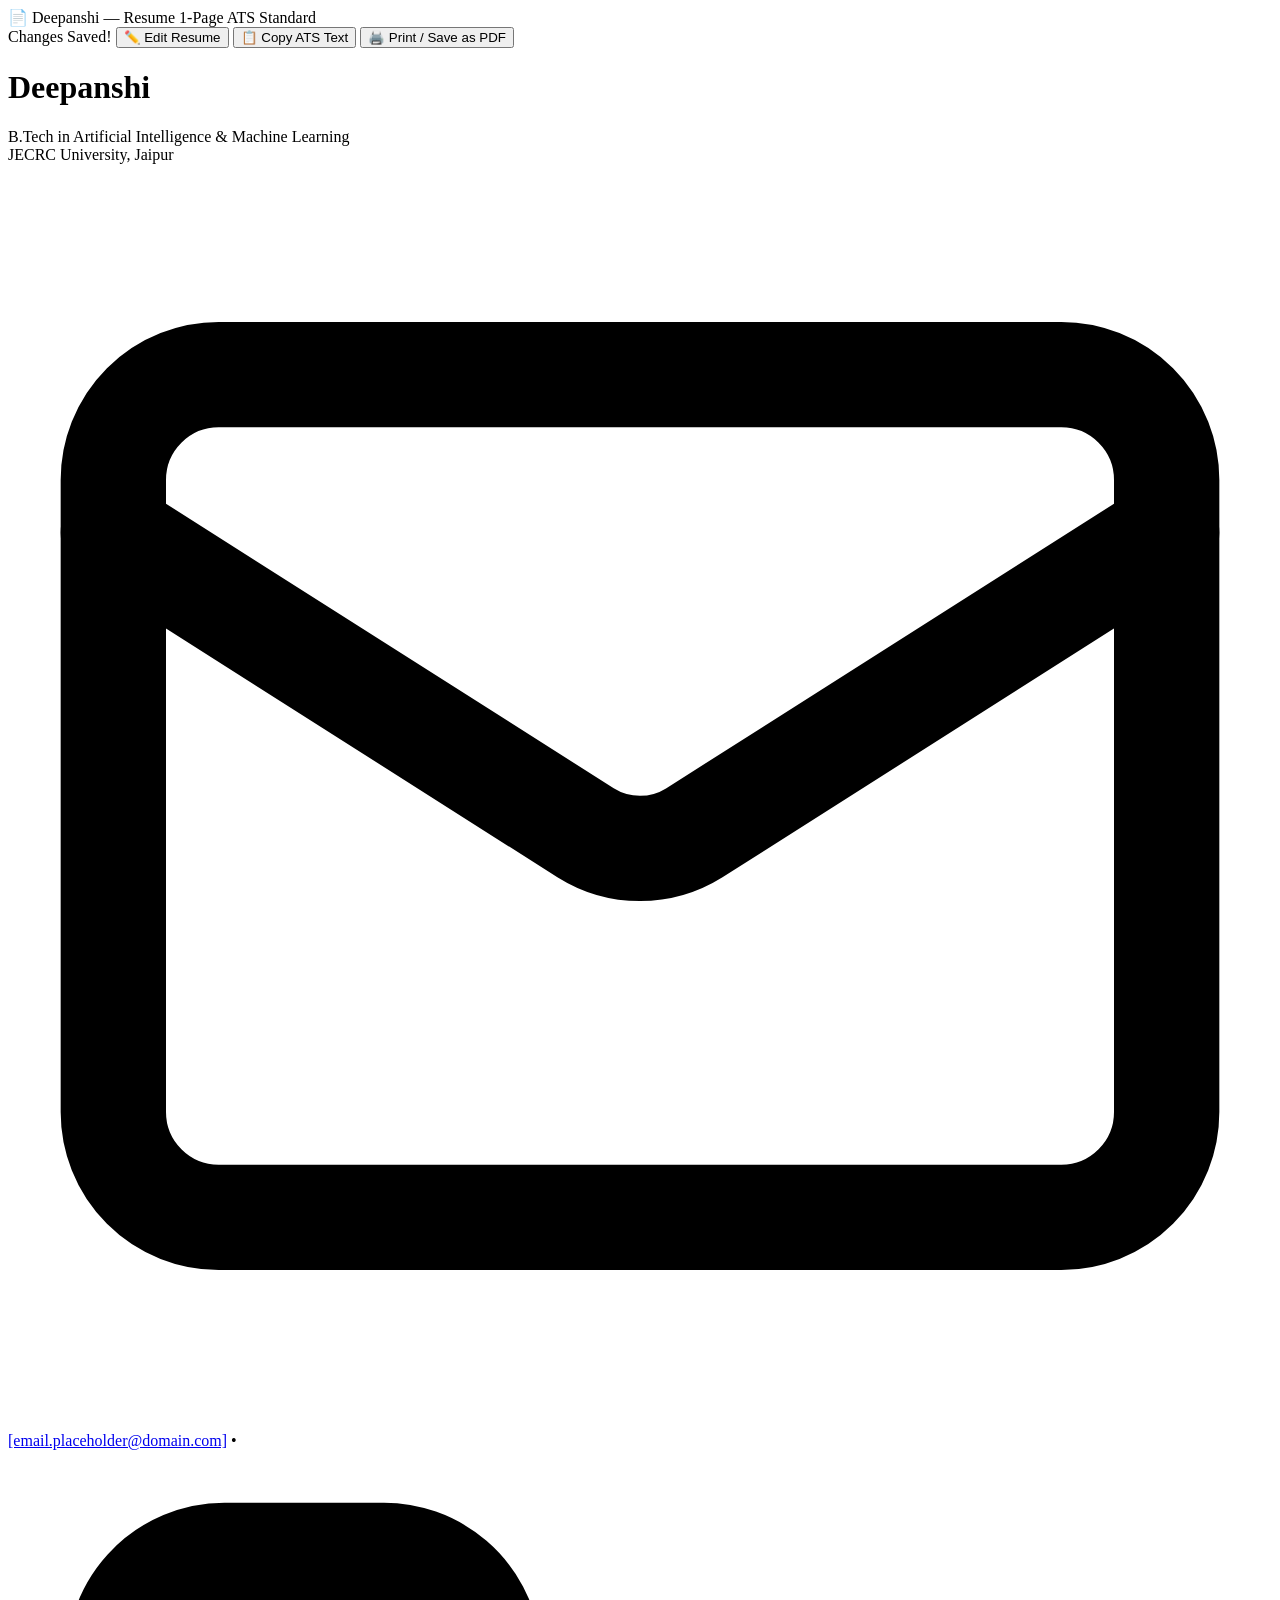
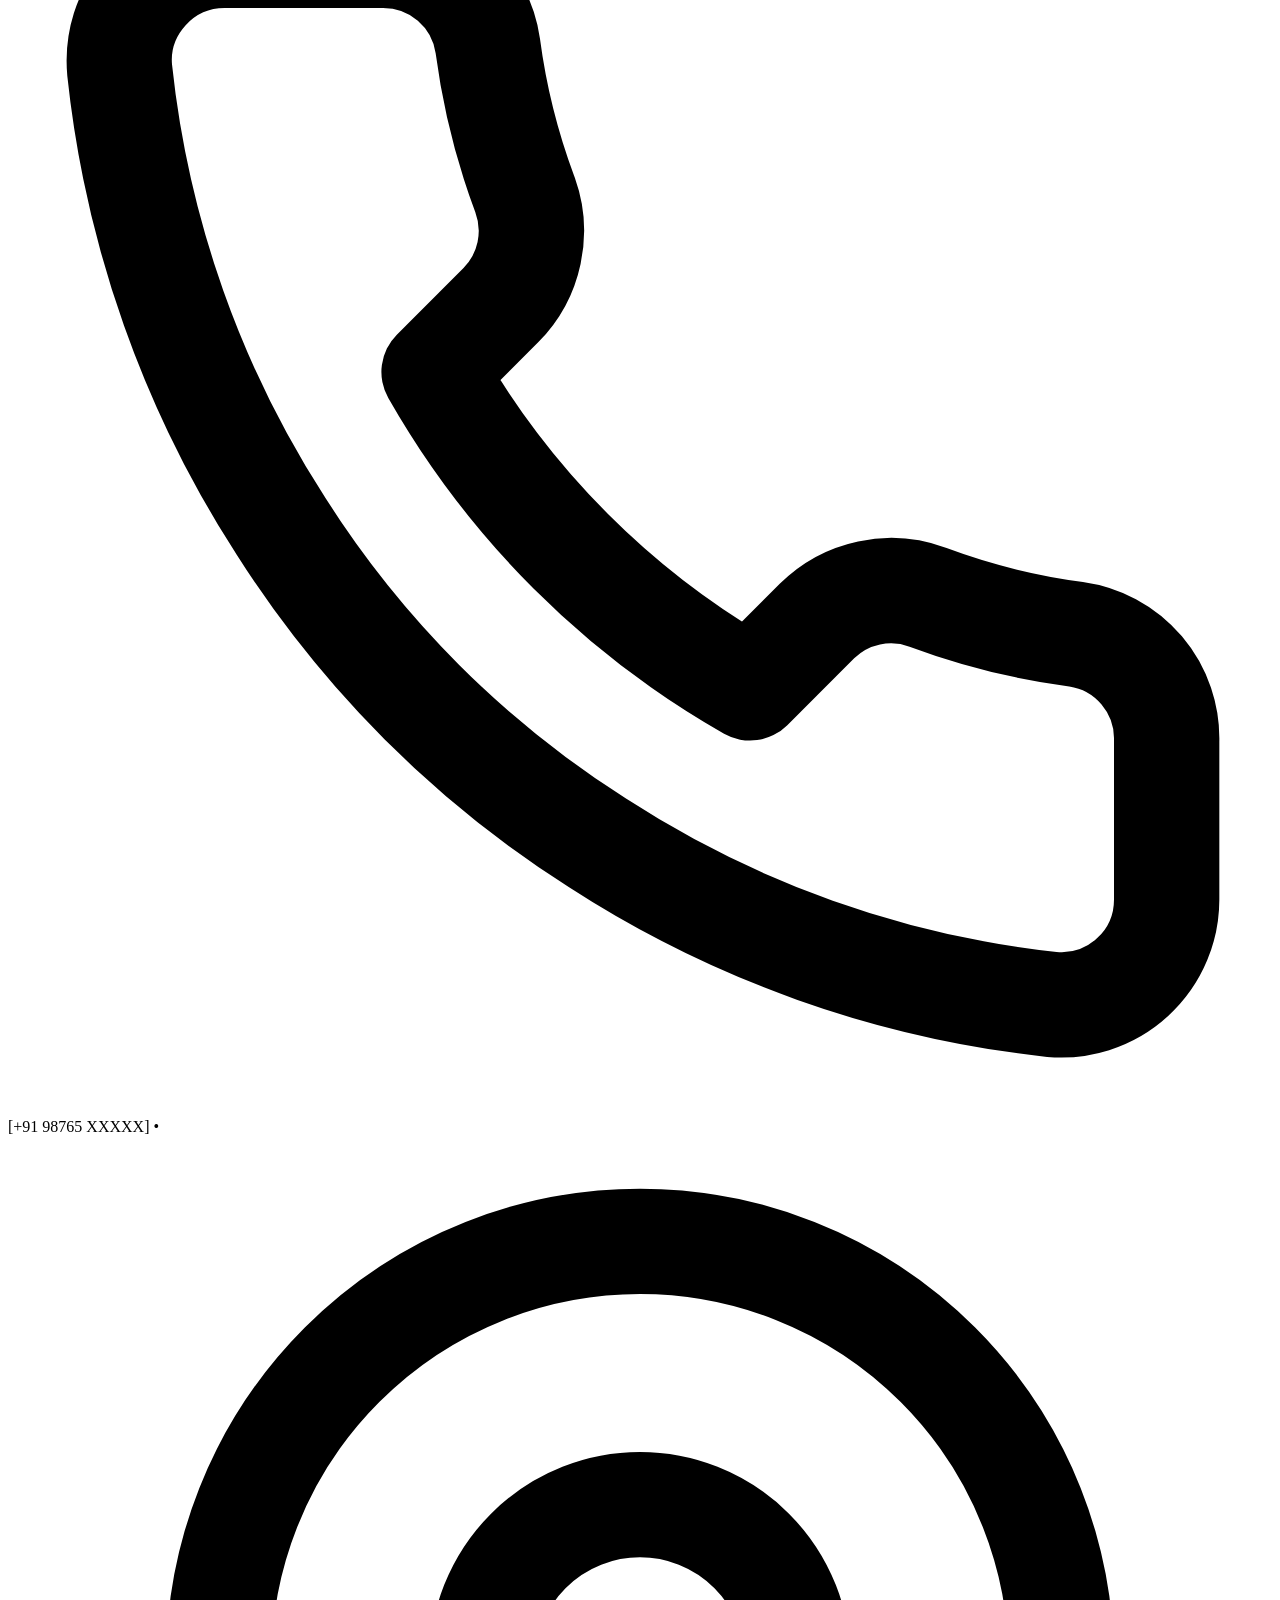
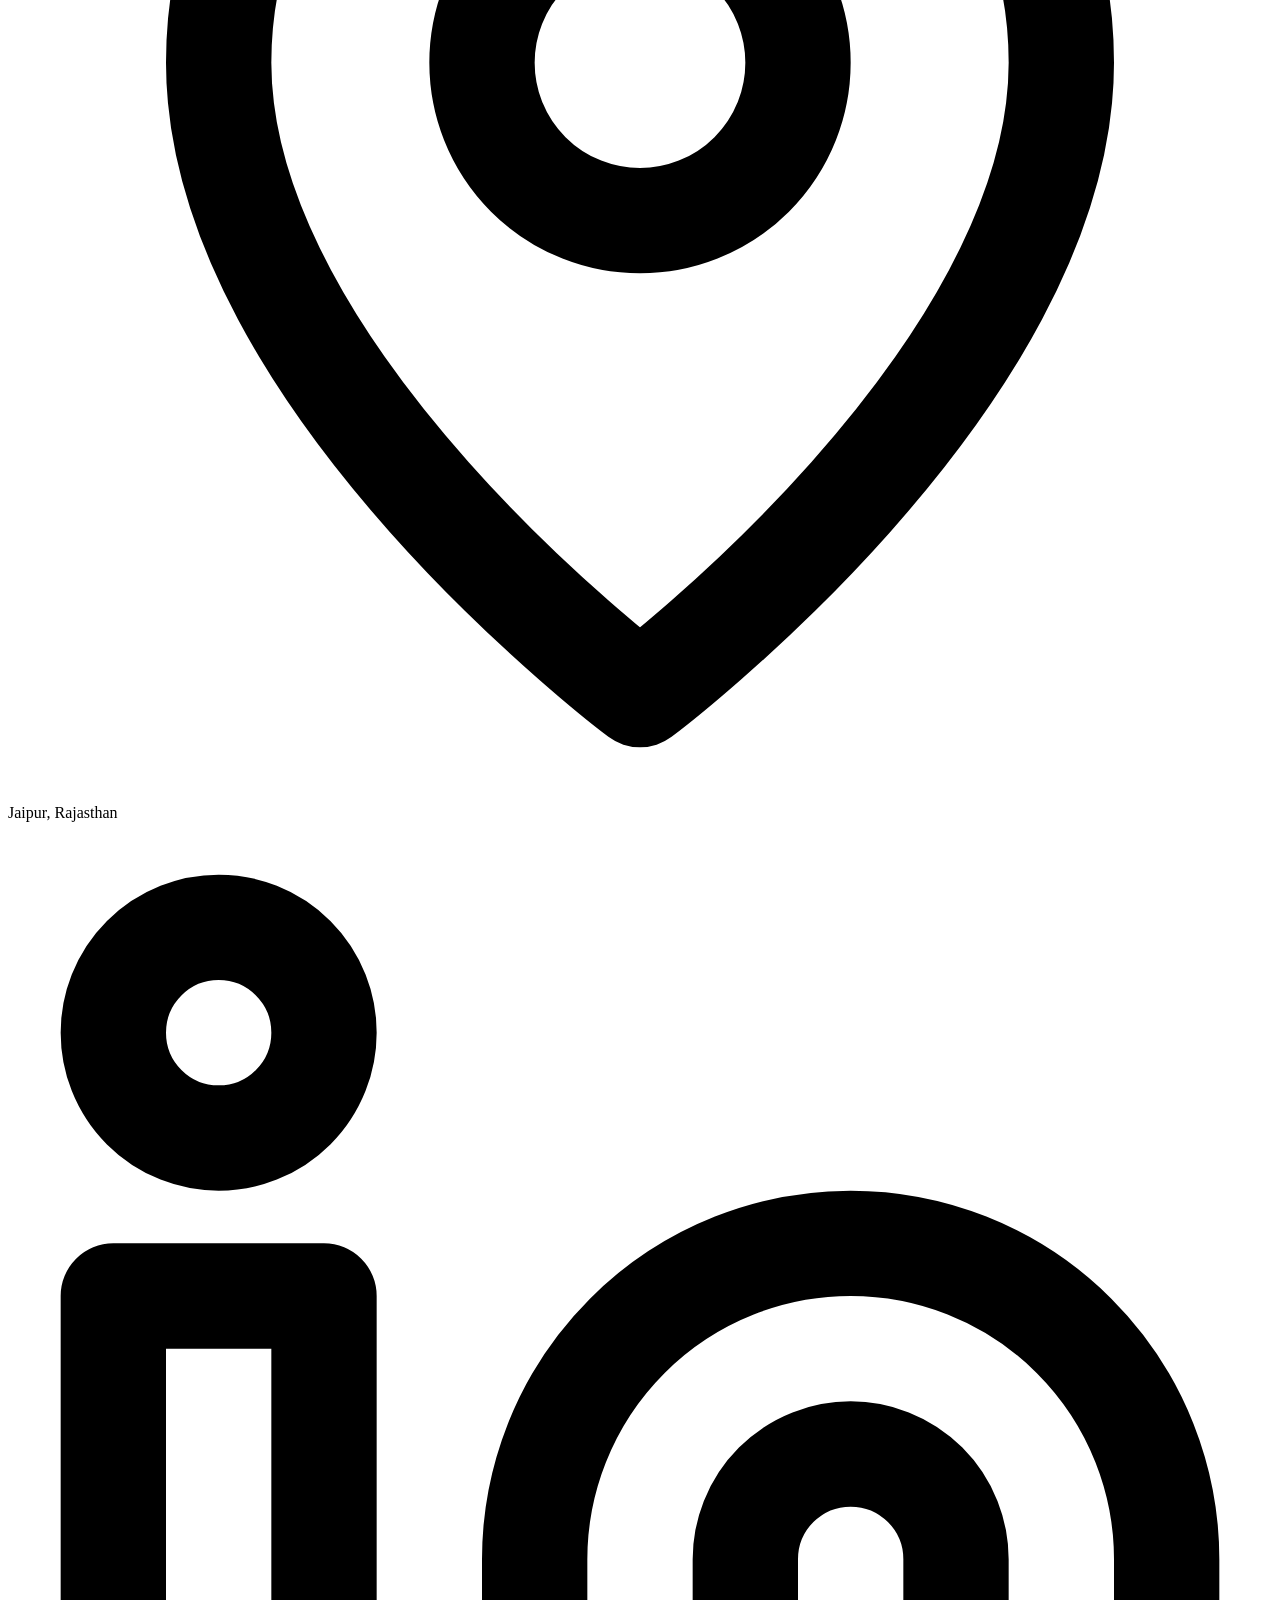
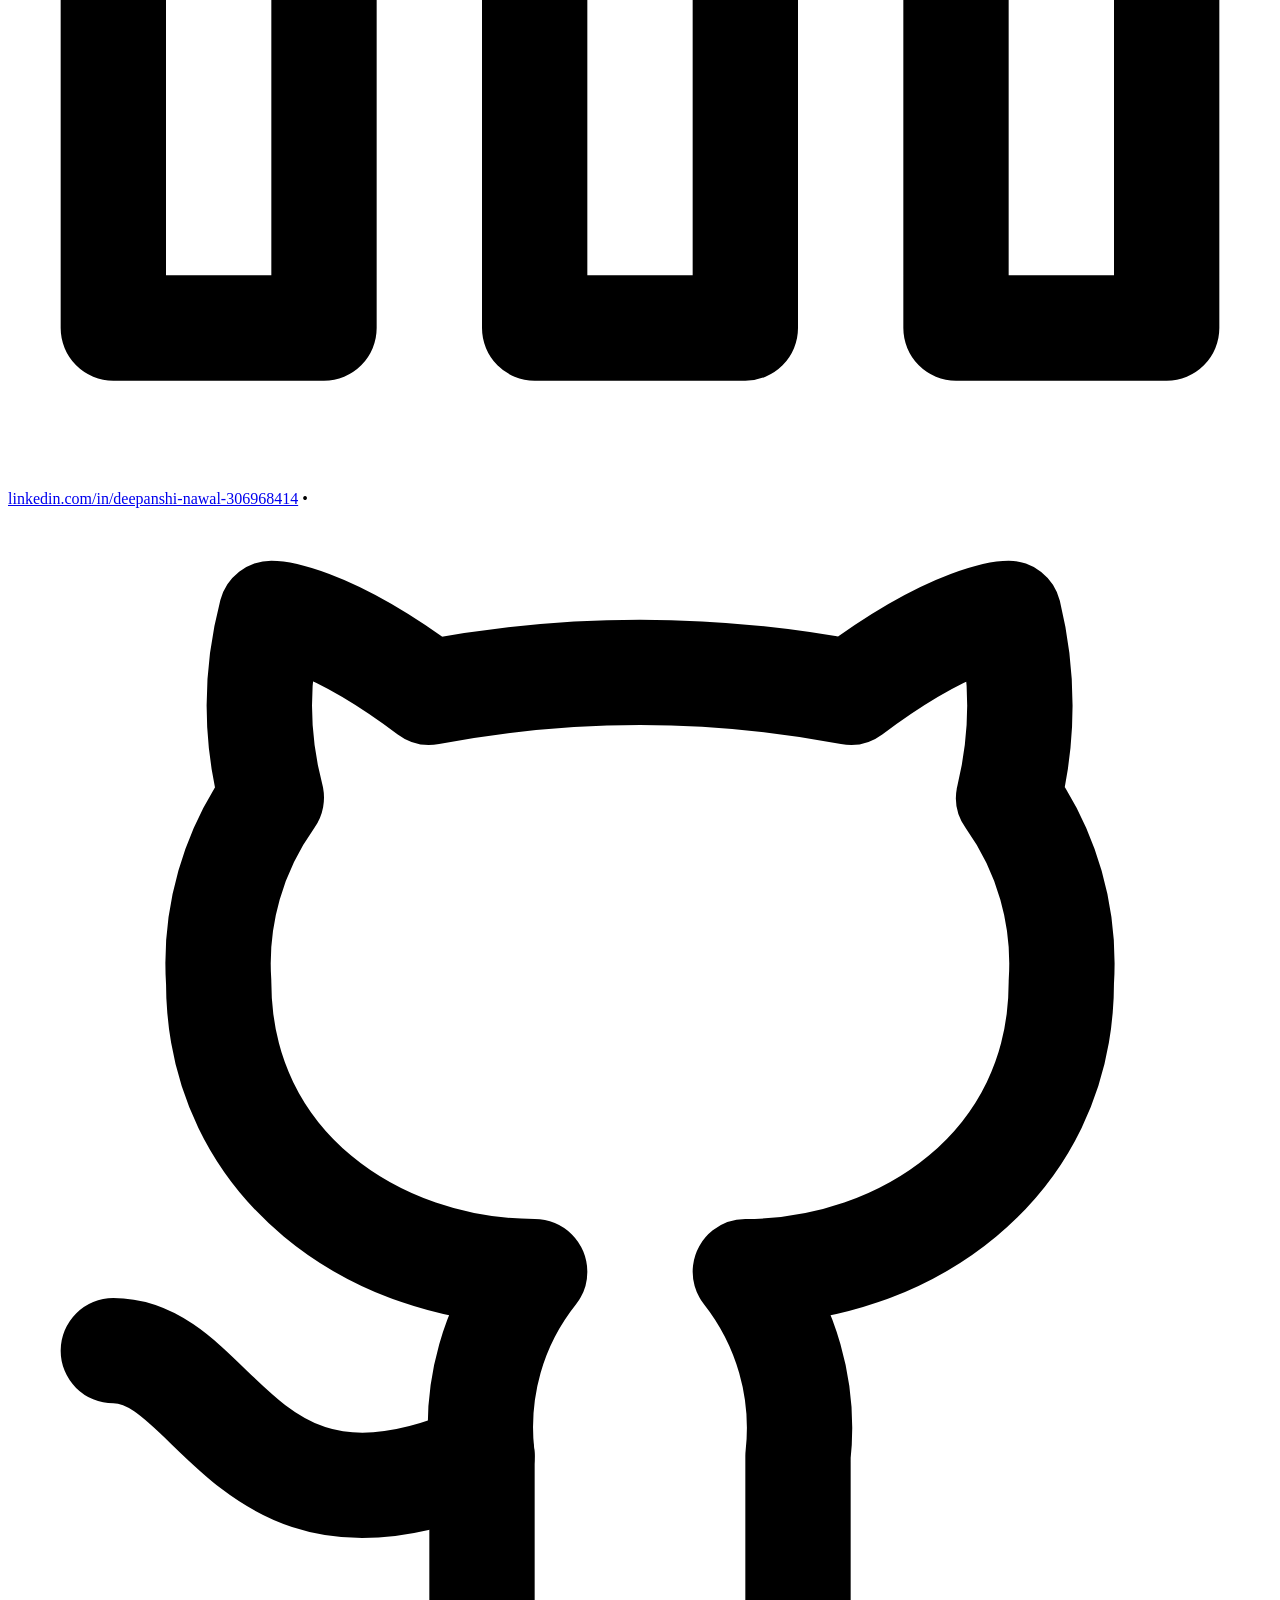
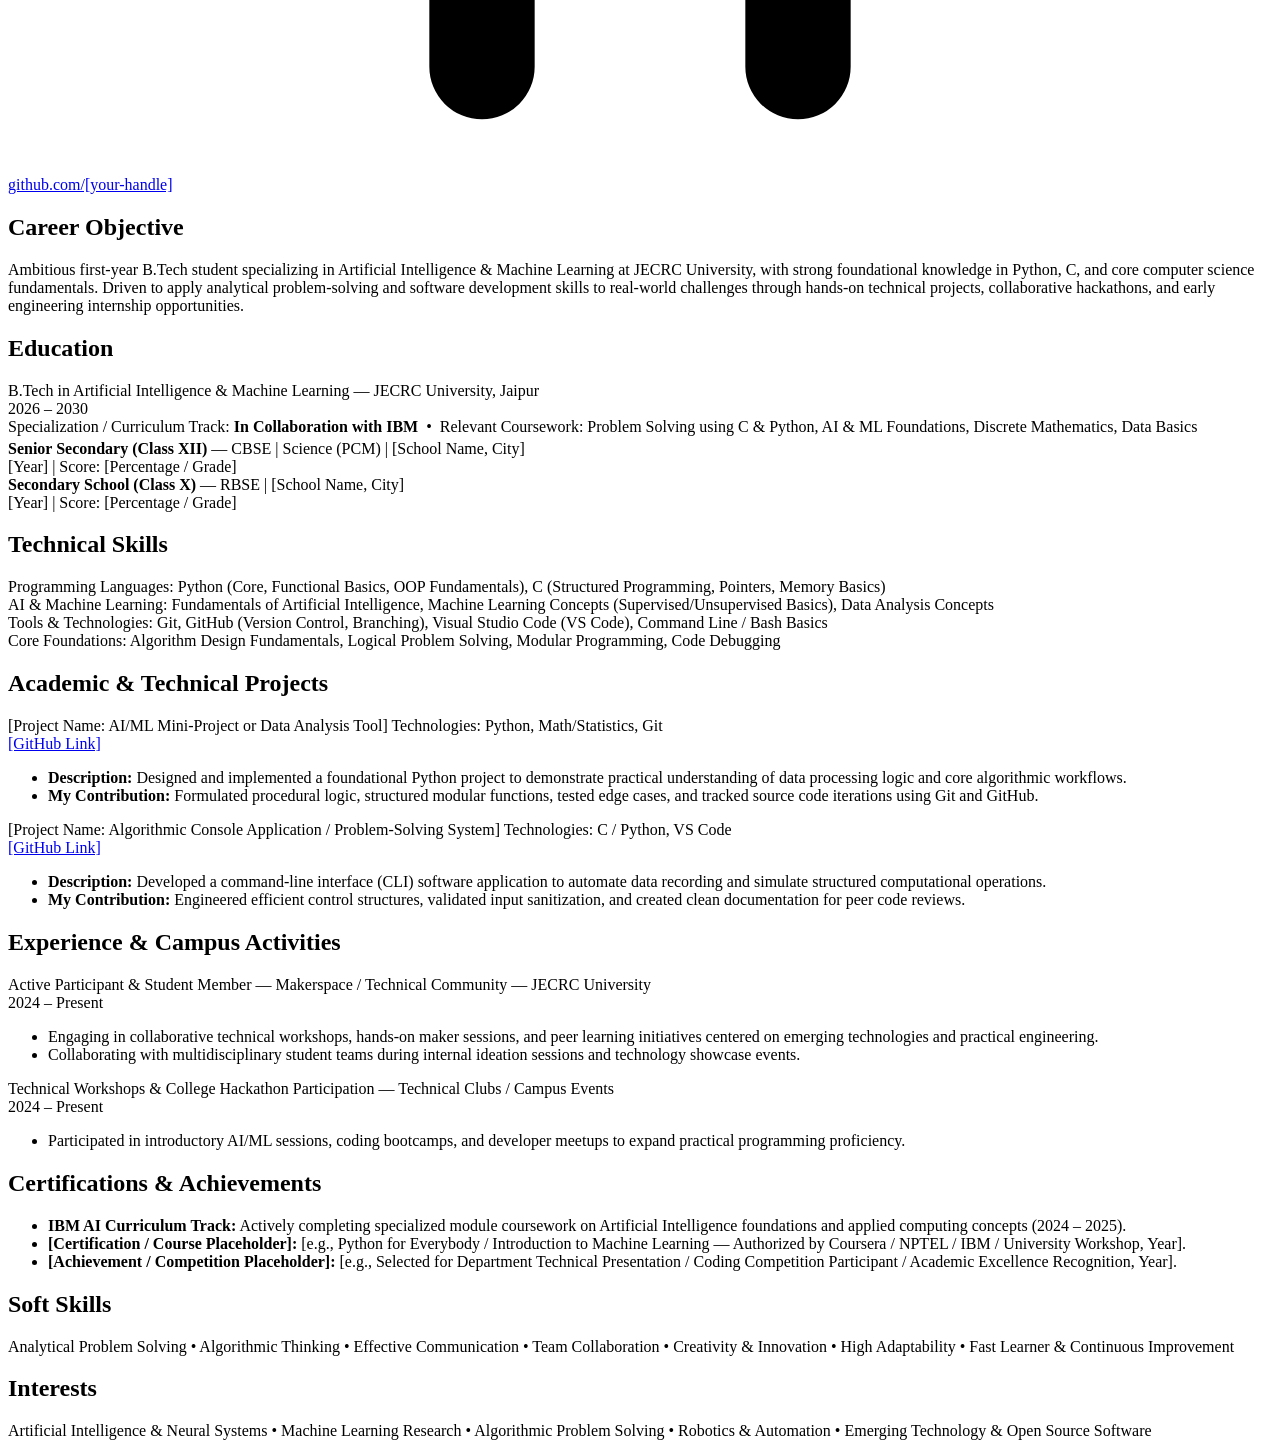
==== resume.html @ 1e9ad423 "Add files via upload" ====
<!DOCTYPE html>
<html lang="en">
<head>
  <meta charset="UTF-8">
  <meta name="viewport" content="width=device-width, initial-scale=1.0">
  <title>Deepanshi — Resume | B.Tech Artificial Intelligence & Machine Learning</title>
  <meta name="description" content="Professional, ATS-friendly one-page resume of Deepanshi, a first-year B.Tech student specializing in Artificial Intelligence & Machine Learning at JECRC University, Jaipur.">
  <link rel="stylesheet" href="resume.css">
</head>
<body>

  <!-- Floating Action Toolbar (Hidden during Print/PDF export) -->
  <aside class="toolbar-container no-print" aria-label="Resume Actions">
    <div class="toolbar-title">
      <span>📄 Deepanshi — Resume</span>
      <span class="toolbar-badge">1-Page ATS Standard</span>
    </div>
    <div class="toolbar-actions">
      <span id="toastMsg" class="toast-msg">Changes Saved!</span>
      <button id="btnEdit" class="btn btn-secondary" title="Click to edit any text directly on the page">
        ✏️ Edit Resume
      </button>
      <button id="btnReset" class="btn btn-secondary" style="display:none;" title="Restore original template text">
        🔄 Reset
      </button>
      <button id="btnCopyText" class="btn btn-secondary" title="Copy clean plain text for ATS application forms">
        📋 Copy ATS Text
      </button>
      <button id="btnPrint" class="btn btn-primary" title="Print or save as high-quality PDF">
        🖨️ Print / Save as PDF
      </button>
    </div>
  </aside>

  <!-- Resume Sheet (Strict Single A4 Sheet: 210mm x 297mm) -->
  <main class="resume-sheet" id="resumeContent" itemscope itemtype="https://schema.org/Person">

    <!-- 1. HEADER -->
    <header class="resume-header">
      <h1 class="applicant-name" itemprop="name">Deepanshi</h1>
      <div class="applicant-title" itemprop="jobTitle">B.Tech in Artificial Intelligence &amp; Machine Learning</div>
      <div class="applicant-institution">JECRC University, Jaipur</div>
      <div class="contact-bar">
        <div class="contact-row">
          <span class="contact-item">
            <svg class="contact-icon" viewBox="0 0 24 24" fill="none" stroke="currentColor" stroke-width="2" stroke-linecap="round" stroke-linejoin="round"><rect width="20" height="16" x="2" y="4" rx="2"/><path d="m22 7-8.97 5.7a1.94 1.94 0 0 1-2.06 0L2 7"/></svg>
            <a href="mailto:deepanshi.student@example.com" itemprop="email" class="editable-field" data-field="email">[email.placeholder@domain.com]</a>
          </span>
          <span class="contact-sep">•</span>
          <span class="contact-item">
            <svg class="contact-icon" viewBox="0 0 24 24" fill="none" stroke="currentColor" stroke-width="2" stroke-linecap="round" stroke-linejoin="round"><path d="M22 16.92v3a2 2 0 0 1-2.18 2 19.79 19.79 0 0 1-8.63-3.07 19.5 19.5 0 0 1-6-6 19.79 19.79 0 0 1-3.07-8.67A2 2 0 0 1 4.11 2h3a2 2 0 0 1 2 1.72 12.84 12.84 0 0 0 .7 2.81 2 2 0 0 1-.45 2.11L8.09 9.91a16 16 0 0 0 6 6l1.27-1.27a2 2 0 0 1 2.11-.45 12.84 12.84 0 0 0 2.81.7A2 2 0 0 1 22 16.92z"/></svg>
            <span class="editable-field" data-field="phone">[+91 98765 XXXXX]</span>
          </span>
          <span class="contact-sep">•</span>
          <span class="contact-item">
            <svg class="contact-icon" viewBox="0 0 24 24" fill="none" stroke="currentColor" stroke-width="2" stroke-linecap="round" stroke-linejoin="round"><path d="M20 10c0 6-8 12-8 12s-8-6-8-12a8 8 0 0 1 16 0Z"/><circle cx="12" cy="10" r="3"/></svg>
            <span itemprop="addressLocality">Jaipur, Rajasthan</span>
          </span>
        </div>
        <div class="contact-row">
          <span class="contact-item">
            <svg class="contact-icon" viewBox="0 0 24 24" fill="none" stroke="currentColor" stroke-width="2" stroke-linecap="round" stroke-linejoin="round"><path d="M16 8a6 6 0 0 1 6 6v7h-4v-7a2 2 0 0 0-2-2 2 2 0 0 0-2 2v7h-4v-7a6 6 0 0 1 6-6z"/><rect width="4" height="12" x="2" y="9"/><circle cx="4" cy="4" r="2"/></svg>
            <a href="https://www.linkedin.com/in/deepanshi-nawal-306968414/" target="_blank" rel="noopener noreferrer" class="editable-field" data-field="linkedin">linkedin.com/in/deepanshi-nawal-306968414</a>
          </span>
          <span class="contact-sep">•</span>
          <span class="contact-item">
            <svg class="contact-icon" viewBox="0 0 24 24" fill="none" stroke="currentColor" stroke-width="2" stroke-linecap="round" stroke-linejoin="round"><path d="M15 22v-4a4.8 4.8 0 0 0-1-3.5c3 0 6-2 6-5.5.08-1.25-.27-2.48-1-3.5.28-1.15.28-2.35 0-3.5 0 0-1 0-3 1.5-2.64-.5-5.36-.5-8 0C6 2 5 2 5 2c-.3 1.15-.3 2.35 0 3.5A5.403 5.403 0 0 0 4 9c0 3.5 3 5.5 6 5.5-.39.49-.68 1.05-.85 1.65-.17.6-.22 1.23-.15 1.85v4"/><path d="M9 18c-4.51 2-5-2-7-2"/></svg>
            <a href="https://github.com/deepanshi-placeholder" target="_blank" rel="noopener noreferrer" class="editable-field" data-field="github">github.com/[your-handle]</a>
          </span>
        </div>
      </div>
    </header>

    <!-- 2. CAREER OBJECTIVE -->
    <section class="section" id="objective" aria-labelledby="sec-objective">
      <h2 class="section-title" id="sec-objective">Career Objective</h2>
      <div class="section-content">
        <p class="objective-text editable-field" data-field="objective">
          Ambitious first-year B.Tech student specializing in Artificial Intelligence &amp; Machine Learning at JECRC University, with strong foundational knowledge in Python, C, and core computer science fundamentals. Driven to apply analytical problem-solving and software development skills to real-world challenges through hands-on technical projects, collaborative hackathons, and early engineering internship opportunities.
        </p>
      </div>
    </section>

    <!-- 3. EDUCATION -->
    <section class="section" id="education" aria-labelledby="sec-education">
      <h2 class="section-title" id="sec-education">Education</h2>
      <div class="section-content">
        
        <!-- College Degree -->
        <article class="timeline-item">
          <div class="item-header">
            <div>
              <span class="item-title">B.Tech in Artificial Intelligence &amp; Machine Learning</span>
              <span class="item-subtitle"> — JECRC University, Jaipur</span>
            </div>
            <span class="item-meta">2026 – 2030</span>
          </div>
          <div class="item-subtext">
            <span>Specialization / Curriculum Track: <strong class="tag-highlight">In Collaboration with IBM</strong></span>
            &nbsp;•&nbsp;
            <span>Relevant Coursework: <span class="editable-field" data-field="coursework">Problem Solving using C &amp; Python, AI &amp; ML Foundations, Discrete Mathematics, Data Basics</span></span>
          </div>
        </article>

        <!-- Schooling -->
        <div class="edu-grid" style="margin-top: 4px;">
          <div class="school-row">
            <div>
              <strong class="item-title">Senior Secondary (Class XII)</strong>
              <span class="item-subtitle"> — CBSE</span>
              <span class="item-subtext"> | Science (PCM) | <span class="editable-field" data-field="school-12">[School Name, City]</span></span>
            </div>
            <span class="item-meta"><span class="editable-field" data-field="year-12">[Year]</span> | Score: <span class="editable-field" data-field="score-12">[Percentage / Grade]</span></span>
          </div>
          <div class="school-row">
            <div>
              <strong class="item-title">Secondary School (Class X)</strong>
              <span class="item-subtitle"> — RBSE</span>
              <span class="item-subtext"> | <span class="editable-field" data-field="school-10">[School Name, City]</span></span>
            </div>
            <span class="item-meta"><span class="editable-field" data-field="year-10">[Year]</span> | Score: <span class="editable-field" data-field="score-10">[Percentage / Grade]</span></span>
          </div>
        </div>

      </div>
    </section>

    <!-- 4. TECHNICAL SKILLS -->
    <section class="section" id="skills" aria-labelledby="sec-skills">
      <h2 class="section-title" id="sec-skills">Technical Skills</h2>
      <div class="section-content skills-container">
        
        <div class="skill-row">
          <span class="skill-category">Programming Languages:</span>
          <span class="skill-list editable-field" data-field="skills-prog">Python (Core, Functional Basics, OOP Fundamentals), C (Structured Programming, Pointers, Memory Basics)</span>
        </div>

        <div class="skill-row">
          <span class="skill-category">AI &amp; Machine Learning:</span>
          <span class="skill-list editable-field" data-field="skills-aiml">Fundamentals of Artificial Intelligence, Machine Learning Concepts (Supervised/Unsupervised Basics), Data Analysis Concepts</span>
        </div>

        <div class="skill-row">
          <span class="skill-category">Tools &amp; Technologies:</span>
          <span class="skill-list editable-field" data-field="skills-tools">Git, GitHub (Version Control, Branching), Visual Studio Code (VS Code), Command Line / Bash Basics</span>
        </div>

        <div class="skill-row">
          <span class="skill-category">Core Foundations:</span>
          <span class="skill-list editable-field" data-field="skills-foundations">Algorithm Design Fundamentals, Logical Problem Solving, Modular Programming, Code Debugging</span>
        </div>

      </div>
    </section>

    <!-- 5. PROJECTS -->
    <section class="section" id="projects" aria-labelledby="sec-projects">
      <h2 class="section-title" id="sec-projects">Academic &amp; Technical Projects</h2>
      <div class="section-content">

        <!-- Project 1 Placeholder -->
        <article class="project-card">
          <div class="project-header">
            <div class="project-title-group">
              <span class="project-name editable-field" data-field="p1-title">[Project Name: AI/ML Mini-Project or Data Analysis Tool]</span>
              <span class="project-tech editable-field" data-field="p1-tech">Technologies: Python, Math/Statistics, Git</span>
            </div>
            <a href="https://github.com/[your-handle]/[project-repo]" target="_blank" rel="noopener noreferrer" class="project-link editable-field" data-field="p1-link">[GitHub Link]</a>
          </div>
          <ul class="resume-bullets">
            <li class="editable-field" data-field="p1-b1"><strong>Description:</strong> Designed and implemented a foundational Python project to demonstrate practical understanding of data processing logic and core algorithmic workflows.</li>
            <li class="editable-field" data-field="p1-b2"><strong>My Contribution:</strong> Formulated procedural logic, structured modular functions, tested edge cases, and tracked source code iterations using Git and GitHub.</li>
          </ul>
        </article>

        <!-- Project 2 Placeholder -->
        <article class="project-card">
          <div class="project-header">
            <div class="project-title-group">
              <span class="project-name editable-field" data-field="p2-title">[Project Name: Algorithmic Console Application / Problem-Solving System]</span>
              <span class="project-tech editable-field" data-field="p2-tech">Technologies: C / Python, VS Code</span>
            </div>
            <a href="https://github.com/[your-handle]/[project-repo]" target="_blank" rel="noopener noreferrer" class="project-link editable-field" data-field="p2-link">[GitHub Link]</a>
          </div>
          <ul class="resume-bullets">
            <li class="editable-field" data-field="p2-b1"><strong>Description:</strong> Developed a command-line interface (CLI) software application to automate data recording and simulate structured computational operations.</li>
            <li class="editable-field" data-field="p2-b2"><strong>My Contribution:</strong> Engineered efficient control structures, validated input sanitization, and created clean documentation for peer code reviews.</li>
          </ul>
        </article>

      </div>
    </section>

    <!-- 6. EXPERIENCE / ACTIVITIES -->
    <section class="section" id="experience" aria-labelledby="sec-experience">
      <h2 class="section-title" id="sec-experience">Experience &amp; Campus Activities</h2>
      <div class="section-content">

        <article class="activity-item">
          <div class="item-header">
            <div>
              <span class="item-title editable-field" data-field="exp1-role">Active Participant &amp; Student Member — Makerspace / Technical Community</span>
              <span class="item-subtitle"> — JECRC University</span>
            </div>
            <span class="item-meta editable-field" data-field="exp1-meta">2024 – Present</span>
          </div>
          <ul class="resume-bullets">
            <li class="editable-field" data-field="exp1-b1">Engaging in collaborative technical workshops, hands-on maker sessions, and peer learning initiatives centered on emerging technologies and practical engineering.</li>
            <li class="editable-field" data-field="exp1-b2">Collaborating with multidisciplinary student teams during internal ideation sessions and technology showcase events.</li>
          </ul>
        </article>

        <article class="activity-item">
          <div class="item-header">
            <div>
              <span class="item-title editable-field" data-field="exp2-role">Technical Workshops &amp; College Hackathon Participation</span>
              <span class="item-subtitle"> — Technical Clubs / Campus Events</span>
            </div>
            <span class="item-meta editable-field" data-field="exp2-meta">2024 – Present</span>
          </div>
          <ul class="resume-bullets">
            <li class="editable-field" data-field="exp2-b1">Participated in introductory AI/ML sessions, coding bootcamps, and developer meetups to expand practical programming proficiency.</li>
          </ul>
        </article>

      </div>
    </section>

    <!-- 7. CERTIFICATIONS & ACHIEVEMENTS -->
    <section class="section" id="certifications" aria-labelledby="sec-certifications">
      <h2 class="section-title" id="sec-certifications">Certifications &amp; Achievements</h2>
      <div class="section-content">
        <ul class="cert-list">
          <li class="editable-field" data-field="cert-1">
            <strong>IBM AI Curriculum Track:</strong> Actively completing specialized module coursework on Artificial Intelligence foundations and applied computing concepts (2024 – 2025).
          </li>
          <li class="editable-field" data-field="cert-2">
            <strong>[Certification / Course Placeholder]:</strong> [e.g., Python for Everybody / Introduction to Machine Learning — Authorized by Coursera / NPTEL / IBM / University Workshop, Year].
          </li>
          <li class="editable-field" data-field="cert-3">
            <strong>[Achievement / Competition Placeholder]:</strong> [e.g., Selected for Department Technical Presentation / Coding Competition Participant / Academic Excellence Recognition, Year].
          </li>
        </ul>
      </div>
    </section>

    <!-- 8. SOFT SKILLS -->
    <section class="section" id="softskills" aria-labelledby="sec-softskills">
      <h2 class="section-title" id="sec-softskills">Soft Skills</h2>
      <div class="section-content">
        <p class="pill-inline editable-field" data-field="soft-skills">
          Analytical Problem Solving • Algorithmic Thinking • Effective Communication • Team Collaboration • Creativity &amp; Innovation • High Adaptability • Fast Learner &amp; Continuous Improvement
        </p>
      </div>
    </section>

    <!-- 9. INTERESTS -->
    <section class="section" id="interests" aria-labelledby="sec-interests">
      <h2 class="section-title" id="sec-interests">Interests</h2>
      <div class="section-content">
        <p class="pill-inline editable-field" data-field="interests">
          Artificial Intelligence &amp; Neural Systems • Machine Learning Research • Algorithmic Problem Solving • Robotics &amp; Automation • Emerging Technology &amp; Open Source Software
        </p>
      </div>
    </section>

  </main>

  <!-- Interactive Resume Logic: Live Editing, Auto-Save, ATS Text Copy, and Print -->
  <script>
    (function () {
      const btnPrint = document.getElementById('btnPrint');
      const btnEdit = document.getElementById('btnEdit');
      const btnReset = document.getElementById('btnReset');
      const btnCopyText = document.getElementById('btnCopyText');
      const toastMsg = document.getElementById('toastMsg');
      const editableFields = document.querySelectorAll('.editable-field');
      const STORAGE_KEY = 'deepanshi_resume_data_v2';

      let isEditing = false;

      // Print Handler
      btnPrint.addEventListener('click', () => {
        window.print();
      });

      // Load Saved Local Data if exists
      function loadSavedData() {
        const saved = localStorage.getItem(STORAGE_KEY);
        if (!saved) return;
        try {
          const data = JSON.parse(saved);
          editableFields.forEach(el => {
            const key = el.getAttribute('data-field');
            if (key && data[key] !== undefined) {
              el.innerHTML = data[key];
            }
          });
          btnReset.style.display = 'inline-flex';
        } catch (e) {
          console.error('Failed to load saved resume data', e);
        }
      }

      // Save Data to LocalStorage
      function saveData() {
        const data = {};
        editableFields.forEach(el => {
          const key = el.getAttribute('data-field');
          if (key) {
            data[key] = el.innerHTML;
          }
        });
        localStorage.setItem(STORAGE_KEY, JSON.stringify(data));
        showToast('Changes Saved!');
      }

      function showToast(msg) {
        toastMsg.textContent = msg;
        toastMsg.style.display = 'inline-block';
        setTimeout(() => {
          toastMsg.style.display = 'none';
        }, 2200);
      }

      // Toggle Edit Mode
      btnEdit.addEventListener('click', () => {
        isEditing = !isEditing;
        document.body.classList.toggle('is-editing', isEditing);

        editableFields.forEach(el => {
          el.setAttribute('contenteditable', isEditing ? 'true' : 'false');
          if (isEditing) {
            el.addEventListener('blur', saveData);
          } else {
            el.removeEventListener('blur', saveData);
          }
        });

        if (isEditing) {
          btnEdit.innerHTML = '💾 Done Editing';
          btnEdit.classList.remove('btn-secondary');
          btnEdit.classList.add('btn-primary');
          btnReset.style.display = 'inline-flex';
          showToast('Edit Mode Active: Click text to edit');
        } else {
          btnEdit.innerHTML = '✏️ Edit Resume';
          btnEdit.classList.remove('btn-primary');
          btnEdit.classList.add('btn-secondary');
          saveData();
        }
      });

      // Reset to original template
      btnReset.addEventListener('click', () => {
        if (confirm('Reset resume to original template? All custom text will be cleared.')) {
          localStorage.removeItem(STORAGE_KEY);
          location.reload();
        }
      });

      // Copy Plaintext ATS
      btnCopyText.addEventListener('click', () => {
        const resume = document.getElementById('resumeContent');
        const text = resume.innerText;
        navigator.clipboard.writeText(text).then(() => {
          showToast('Plaintext Copied for ATS portals!');
        }).catch(() => {
          showToast('Error copying text.');
        });
      });

      // Initialize
      loadSavedData();
    })();
  </script>
</body>
</html>
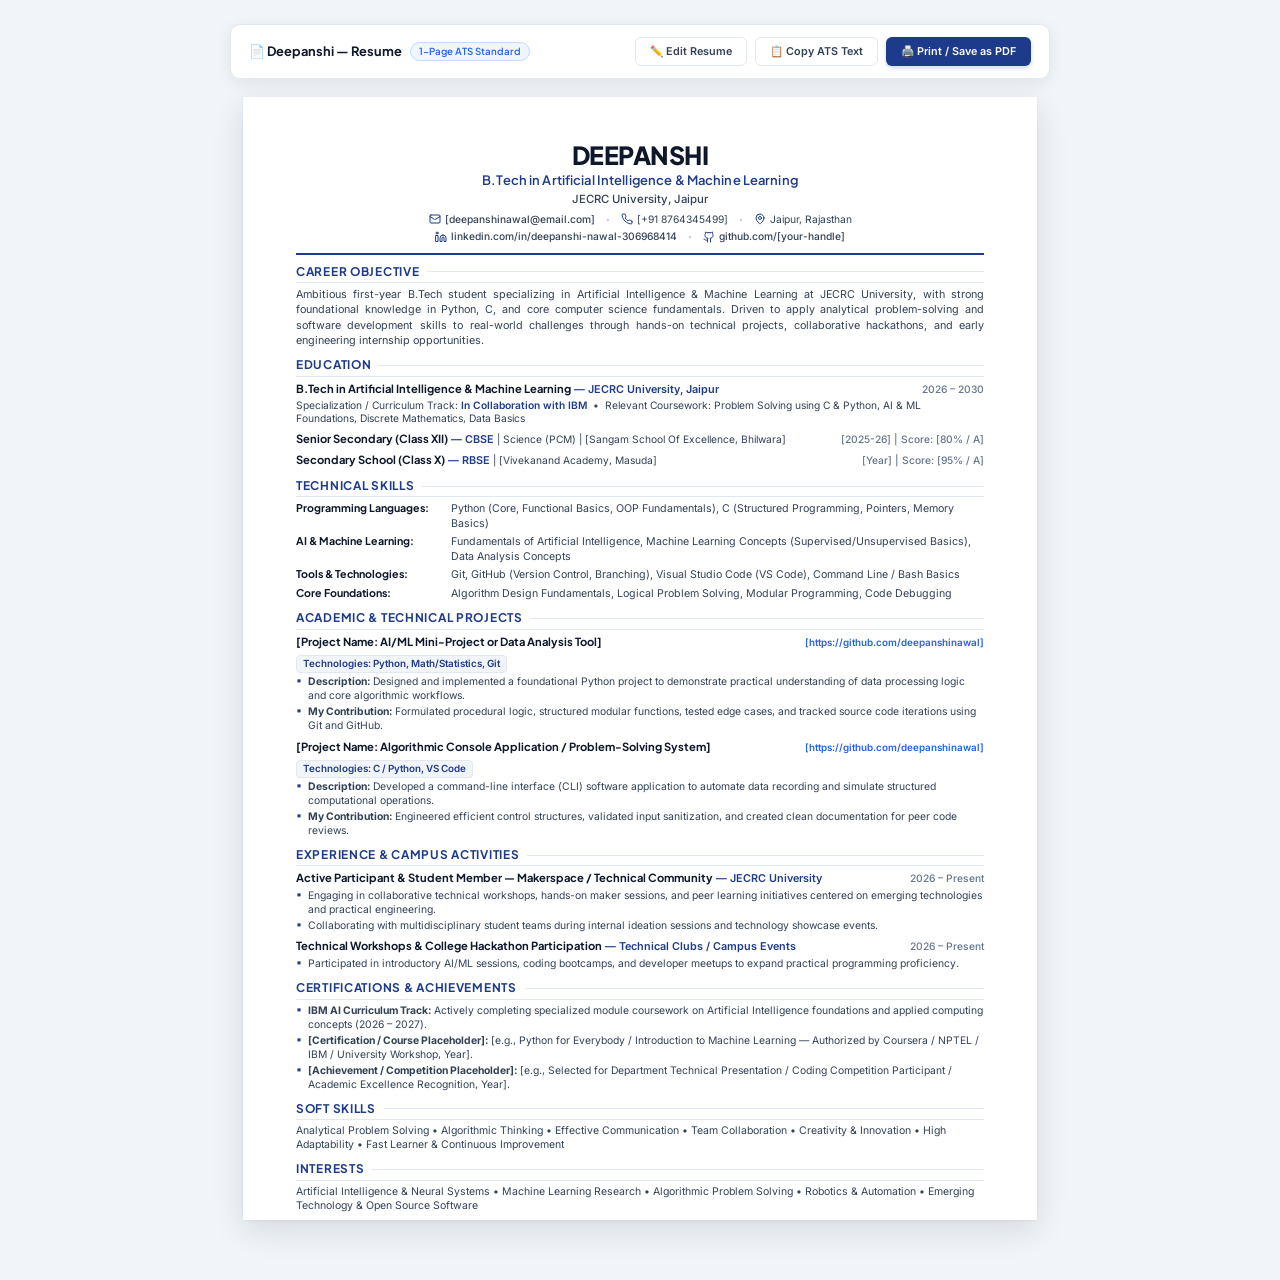
==== commit 54d518e0: "Update resume.html" ====
--- a/resume.html
+++ b/resume.html
@@ -44,12 +44,12 @@
         <div class="contact-row">
           <span class="contact-item">
             <svg class="contact-icon" viewBox="0 0 24 24" fill="none" stroke="currentColor" stroke-width="2" stroke-linecap="round" stroke-linejoin="round"><rect width="20" height="16" x="2" y="4" rx="2"/><path d="m22 7-8.97 5.7a1.94 1.94 0 0 1-2.06 0L2 7"/></svg>
-            <a href="mailto:deepanshi.student@example.com" itemprop="email" class="editable-field" data-field="email">[email.placeholder@domain.com]</a>
+            <a href="mailto:deepanshinawal@email.com" itemprop="email" class="editable-field" data-field="email">[deepanshinawal@email.com]</a>
           </span>
           <span class="contact-sep">•</span>
           <span class="contact-item">
             <svg class="contact-icon" viewBox="0 0 24 24" fill="none" stroke="currentColor" stroke-width="2" stroke-linecap="round" stroke-linejoin="round"><path d="M22 16.92v3a2 2 0 0 1-2.18 2 19.79 19.79 0 0 1-8.63-3.07 19.5 19.5 0 0 1-6-6 19.79 19.79 0 0 1-3.07-8.67A2 2 0 0 1 4.11 2h3a2 2 0 0 1 2 1.72 12.84 12.84 0 0 0 .7 2.81 2 2 0 0 1-.45 2.11L8.09 9.91a16 16 0 0 0 6 6l1.27-1.27a2 2 0 0 1 2.11-.45 12.84 12.84 0 0 0 2.81.7A2 2 0 0 1 22 16.92z"/></svg>
-            <span class="editable-field" data-field="phone">[+91 98765 XXXXX]</span>
+            <span class="editable-field" data-field="phone">[+91 8764345499]</span>
           </span>
           <span class="contact-sep">•</span>
           <span class="contact-item">
@@ -65,7 +65,7 @@
           <span class="contact-sep">•</span>
           <span class="contact-item">
             <svg class="contact-icon" viewBox="0 0 24 24" fill="none" stroke="currentColor" stroke-width="2" stroke-linecap="round" stroke-linejoin="round"><path d="M15 22v-4a4.8 4.8 0 0 0-1-3.5c3 0 6-2 6-5.5.08-1.25-.27-2.48-1-3.5.28-1.15.28-2.35 0-3.5 0 0-1 0-3 1.5-2.64-.5-5.36-.5-8 0C6 2 5 2 5 2c-.3 1.15-.3 2.35 0 3.5A5.403 5.403 0 0 0 4 9c0 3.5 3 5.5 6 5.5-.39.49-.68 1.05-.85 1.65-.17.6-.22 1.23-.15 1.85v4"/><path d="M9 18c-4.51 2-5-2-7-2"/></svg>
-            <a href="https://github.com/deepanshi-placeholder" target="_blank" rel="noopener noreferrer" class="editable-field" data-field="github">github.com/[your-handle]</a>
+            <a href="https://github.com/deepanshinawal" target="_blank" rel="noopener noreferrer" class="editable-field" data-field="github">github.com/[your-handle]</a>
           </span>
         </div>
       </div>
@@ -108,17 +108,17 @@
             <div>
               <strong class="item-title">Senior Secondary (Class XII)</strong>
               <span class="item-subtitle"> — CBSE</span>
-              <span class="item-subtext"> | Science (PCM) | <span class="editable-field" data-field="school-12">[School Name, City]</span></span>
-            </div>
-            <span class="item-meta"><span class="editable-field" data-field="year-12">[Year]</span> | Score: <span class="editable-field" data-field="score-12">[Percentage / Grade]</span></span>
+              <span class="item-subtext"> | Science (PCM) | <span class="editable-field" data-field="school-12">[Sangam School Of Excellence, Bhilwara]</span></span>
+            </div>
+            <span class="item-meta"><span class="editable-field" data-field="year-12">[2025-26]</span> | Score: <span class="editable-field" data-field="score-12">[80% / A]</span></span>
           </div>
           <div class="school-row">
             <div>
               <strong class="item-title">Secondary School (Class X)</strong>
               <span class="item-subtitle"> — RBSE</span>
-              <span class="item-subtext"> | <span class="editable-field" data-field="school-10">[School Name, City]</span></span>
-            </div>
-            <span class="item-meta"><span class="editable-field" data-field="year-10">[Year]</span> | Score: <span class="editable-field" data-field="score-10">[Percentage / Grade]</span></span>
+              <span class="item-subtext"> | <span class="editable-field" data-field="school-10">[Vivekanand Academy, Masuda]</span></span>
+            </div>
+            <span class="item-meta"><span class="editable-field" data-field="year-10">[Year]</span> | Score: <span class="editable-field" data-field="score-10">[95% / A]</span></span>
           </div>
         </div>
 
@@ -165,7 +165,7 @@
               <span class="project-name editable-field" data-field="p1-title">[Project Name: AI/ML Mini-Project or Data Analysis Tool]</span>
               <span class="project-tech editable-field" data-field="p1-tech">Technologies: Python, Math/Statistics, Git</span>
             </div>
-            <a href="https://github.com/[your-handle]/[project-repo]" target="_blank" rel="noopener noreferrer" class="project-link editable-field" data-field="p1-link">[GitHub Link]</a>
+            <a href="https://github.com/deepanshinawal/deepanshi-portfolio" target="_blank" rel="noopener noreferrer" class="project-link editable-field" data-field="p1-link">[https://github.com/deepanshinawal]</a>
           </div>
           <ul class="resume-bullets">
             <li class="editable-field" data-field="p1-b1"><strong>Description:</strong> Designed and implemented a foundational Python project to demonstrate practical understanding of data processing logic and core algorithmic workflows.</li>
@@ -180,7 +180,7 @@
               <span class="project-name editable-field" data-field="p2-title">[Project Name: Algorithmic Console Application / Problem-Solving System]</span>
               <span class="project-tech editable-field" data-field="p2-tech">Technologies: C / Python, VS Code</span>
             </div>
-            <a href="https://github.com/[your-handle]/[project-repo]" target="_blank" rel="noopener noreferrer" class="project-link editable-field" data-field="p2-link">[GitHub Link]</a>
+            <a href="https://github.com/deepanshinawal/deepanshi-portfolio" target="_blank" rel="noopener noreferrer" class="project-link editable-field" data-field="p2-link">[https://github.com/deepanshinawal]</a>
           </div>
           <ul class="resume-bullets">
             <li class="editable-field" data-field="p2-b1"><strong>Description:</strong> Developed a command-line interface (CLI) software application to automate data recording and simulate structured computational operations.</li>
@@ -202,7 +202,7 @@
               <span class="item-title editable-field" data-field="exp1-role">Active Participant &amp; Student Member — Makerspace / Technical Community</span>
               <span class="item-subtitle"> — JECRC University</span>
             </div>
-            <span class="item-meta editable-field" data-field="exp1-meta">2024 – Present</span>
+            <span class="item-meta editable-field" data-field="exp1-meta">2026 – Present</span>
           </div>
           <ul class="resume-bullets">
             <li class="editable-field" data-field="exp1-b1">Engaging in collaborative technical workshops, hands-on maker sessions, and peer learning initiatives centered on emerging technologies and practical engineering.</li>
@@ -216,7 +216,7 @@
               <span class="item-title editable-field" data-field="exp2-role">Technical Workshops &amp; College Hackathon Participation</span>
               <span class="item-subtitle"> — Technical Clubs / Campus Events</span>
             </div>
-            <span class="item-meta editable-field" data-field="exp2-meta">2024 – Present</span>
+            <span class="item-meta editable-field" data-field="exp2-meta">2026 – Present</span>
           </div>
           <ul class="resume-bullets">
             <li class="editable-field" data-field="exp2-b1">Participated in introductory AI/ML sessions, coding bootcamps, and developer meetups to expand practical programming proficiency.</li>
@@ -232,7 +232,7 @@
       <div class="section-content">
         <ul class="cert-list">
           <li class="editable-field" data-field="cert-1">
-            <strong>IBM AI Curriculum Track:</strong> Actively completing specialized module coursework on Artificial Intelligence foundations and applied computing concepts (2024 – 2025).
+            <strong>IBM AI Curriculum Track:</strong> Actively completing specialized module coursework on Artificial Intelligence foundations and applied computing concepts (2026 – 2027).
           </li>
           <li class="editable-field" data-field="cert-2">
             <strong>[Certification / Course Placeholder]:</strong> [e.g., Python for Everybody / Introduction to Machine Learning — Authorized by Coursera / NPTEL / IBM / University Workshop, Year].
--- a/resume.css
+++ b/resume.css
@@ -0,0 +1,605 @@
+/* ==========================================================================
+   RESUME DESIGN SYSTEM — DEEPANSHI (B.TECH AI & ML)
+   Aesthetic: Modern Technical Minimalist / Executive Clean
+   Target: Single-page A4 print & screen layout with ATS compliance
+   ========================================================================== */
+
+@import url('https://fonts.googleapis.com/css2?family=Inter:wght@300;400;500;600;700;800&family=Plus+Jakarta+Sans:wght@500;600;700;800&display=swap');
+
+:root {
+  --font-heading: 'Plus Jakarta Sans', -apple-system, BlinkMacSystemFont, 'Segoe UI', Roboto, sans-serif;
+  --font-body: 'Inter', -apple-system, BlinkMacSystemFont, 'Segoe UI', Roboto, sans-serif;
+
+  /* Color Palette — Refined Slate & Deep Navy Accent */
+  --text-primary: #0f172a;       /* Slate 900 */
+  --text-secondary: #334155;     /* Slate 700 */
+  --text-muted: #64748b;         /* Slate 500 */
+  --accent-primary: #1e3a8a;     /* Deep Navy / Classic Professional */
+  --accent-secondary: #2563eb;   /* Modern Cobalt */
+  --border-light: #e2e8f0;       /* Slate 200 */
+  --border-accent: #cbd5e1;      /* Slate 300 */
+  --bg-page: #ffffff;
+  --bg-body: #f1f5f9;            /* Slate 100 for screen backdrop */
+  --bg-badge: #f8fafc;
+  --badge-border: #e2e8f0;
+
+  /* Spacing Budget for Strict 1-Page A4 (297mm height) */
+  --page-width: 210mm;
+  --page-height: 297mm;
+  --page-padding: 12mm 14mm;
+  --section-gap: 9px;
+  --item-gap: 5px;
+}
+
+/* Base Reset */
+*, *::before, *::after {
+  box-sizing: border-box;
+  margin: 0;
+  padding: 0;
+}
+
+html {
+  font-size: 13.5px;
+  -webkit-font-smoothing: antialiased;
+  -moz-osx-font-smoothing: grayscale;
+}
+
+body {
+  font-family: var(--font-body);
+  background-color: var(--bg-body);
+  color: var(--text-primary);
+  line-height: 1.38;
+  display: flex;
+  flex-direction: column;
+  align-items: center;
+  min-height: 100vh;
+  padding: 24px 12px 60px;
+}
+
+/* ==========================================================================
+   FLOATING ACTION TOOLBAR (Hidden on Print)
+   ========================================================================== */
+.toolbar-container {
+  width: 100%;
+  max-width: 820px;
+  margin-bottom: 18px;
+  display: flex;
+  justify-content: space-between;
+  align-items: center;
+  flex-wrap: wrap;
+  gap: 12px;
+  background: #ffffff;
+  padding: 12px 18px;
+  border-radius: 10px;
+  box-shadow: 0 4px 16px rgba(15, 23, 42, 0.08);
+  border: 1px solid var(--border-light);
+}
+
+.toolbar-title {
+  font-family: var(--font-heading);
+  font-size: 0.95rem;
+  font-weight: 700;
+  color: var(--text-primary);
+  display: flex;
+  align-items: center;
+  gap: 8px;
+}
+
+.toolbar-badge {
+  font-size: 0.72rem;
+  font-weight: 600;
+  background: #eff6ff;
+  color: var(--accent-secondary);
+  padding: 2px 8px;
+  border-radius: 9999px;
+  border: 1px solid #bfdbfe;
+}
+
+.toolbar-actions {
+  display: flex;
+  align-items: center;
+  gap: 8px;
+}
+
+.btn {
+  display: inline-flex;
+  align-items: center;
+  gap: 6px;
+  font-family: var(--font-body);
+  font-size: 0.8rem;
+  font-weight: 600;
+  padding: 7px 14px;
+  border-radius: 6px;
+  cursor: pointer;
+  transition: all 0.15s ease-in-out;
+  border: 1px solid transparent;
+  outline: none;
+}
+
+.btn-primary {
+  background: var(--accent-primary);
+  color: #ffffff;
+  box-shadow: 0 2px 4px rgba(30, 58, 138, 0.2);
+}
+
+.btn-primary:hover {
+  background: #172554;
+}
+
+.btn-secondary {
+  background: #ffffff;
+  color: var(--text-secondary);
+  border-color: var(--border-light);
+}
+
+.btn-secondary:hover {
+  background: #f8fafc;
+  border-color: var(--border-accent);
+  color: var(--text-primary);
+}
+
+.btn-outline-active {
+  background: #fef2f2;
+  color: #dc2626;
+  border-color: #fecaca;
+}
+
+/* Notification Toast */
+.toast-msg {
+  font-size: 0.75rem;
+  color: #15803d;
+  background: #f0fdf4;
+  padding: 4px 10px;
+  border-radius: 4px;
+  border: 1px solid #bbf7d0;
+  display: none;
+}
+
+/* ==========================================================================
+   RESUME PAGE CONTAINER (Strict A4 Bounds)
+   ========================================================================== */
+.resume-sheet {
+  width: var(--page-width);
+  min-height: var(--page-height);
+  max-height: var(--page-height);
+  background-color: var(--bg-page);
+  box-shadow: 0 10px 30px rgba(15, 23, 42, 0.12), 0 1px 3px rgba(0, 0, 0, 0.05);
+  padding: var(--page-padding);
+  box-sizing: border-box;
+  overflow: hidden; /* Guarantees strict single-page constraint */
+  position: relative;
+  display: flex;
+  flex-direction: column;
+}
+
+/* Visual Edit Mode Indicator */
+body.is-editing .resume-sheet {
+  outline: 2px dashed var(--accent-secondary);
+  outline-offset: 4px;
+}
+
+body.is-editing [contenteditable="true"] {
+  background-color: rgba(239, 246, 255, 0.45);
+  outline: 1px solid #bfdbfe;
+  border-radius: 2px;
+  padding: 1px 3px;
+  transition: background 0.15s ease;
+}
+
+/* ==========================================================================
+   RESUME HEADER (Section 1)
+   ========================================================================== */
+.resume-header {
+  text-align: center;
+  padding-bottom: 9px;
+  border-bottom: 2px solid var(--accent-primary);
+  margin-bottom: var(--section-gap);
+}
+
+.applicant-name {
+  font-family: var(--font-heading);
+  font-size: 1.85rem;
+  font-weight: 800;
+  letter-spacing: -0.02em;
+  color: var(--text-primary);
+  line-height: 1.1;
+  text-transform: uppercase;
+  margin-bottom: 2px;
+}
+
+.applicant-title {
+  font-family: var(--font-heading);
+  font-size: 0.96rem;
+  font-weight: 600;
+  color: var(--accent-primary);
+  letter-spacing: 0.01em;
+  margin-bottom: 2px;
+}
+
+.applicant-institution {
+  font-size: 0.84rem;
+  font-weight: 500;
+  color: var(--text-secondary);
+  margin-bottom: 5px;
+}
+
+.contact-bar {
+  display: flex;
+  flex-direction: column;
+  align-items: center;
+  gap: 3px;
+  font-size: 0.76rem;
+  color: var(--text-secondary);
+}
+
+.contact-row {
+  display: flex;
+  align-items: center;
+  justify-content: center;
+  gap: 10px;
+}
+
+.contact-item {
+  display: inline-flex;
+  align-items: center;
+  gap: 4px;
+  text-decoration: none;
+  color: inherit;
+}
+
+.contact-icon {
+  width: 12px;
+  height: 12px;
+  color: var(--accent-primary);
+  flex-shrink: 0;
+}
+
+.contact-item a {
+  color: var(--text-secondary);
+  text-decoration: none;
+  font-weight: 500;
+}
+
+.contact-item a:hover {
+  color: var(--accent-secondary);
+  text-decoration: underline;
+}
+
+.contact-sep {
+  color: var(--border-accent);
+  font-weight: 300;
+  user-select: none;
+}
+
+/* ==========================================================================
+   RESUME SECTIONS (Sections 2 through 9)
+   ========================================================================== */
+.section {
+  margin-bottom: var(--section-gap);
+}
+
+.section:last-child {
+  margin-bottom: 0;
+}
+
+/* ATS-Standard Section Header */
+.section-title {
+  font-family: var(--font-heading);
+  font-size: 0.88rem;
+  font-weight: 700;
+  text-transform: uppercase;
+  letter-spacing: 0.06em;
+  color: var(--accent-primary);
+  display: flex;
+  align-items: center;
+  gap: 8px;
+  margin-bottom: 4px;
+  padding-bottom: 2px;
+  border-bottom: 1px solid var(--border-light);
+}
+
+.section-title::after {
+  content: '';
+  flex: 1;
+  height: 1px;
+  background: var(--border-light);
+}
+
+/* General Text Styling */
+.section-content {
+  font-size: 0.79rem;
+  color: var(--text-secondary);
+}
+
+.objective-text {
+  font-size: 0.80rem;
+  color: var(--text-secondary);
+  text-align: justify;
+  line-height: 1.42;
+}
+
+/* ==========================================================================
+   EDUCATION (Section 3)
+   ========================================================================== */
+.timeline-item {
+  margin-bottom: var(--item-gap);
+}
+
+.timeline-item:last-child {
+  margin-bottom: 0;
+}
+
+.item-header {
+  display: flex;
+  justify-content: space-between;
+  align-items: baseline;
+  margin-bottom: 1px;
+}
+
+.item-title {
+  font-family: var(--font-heading);
+  font-size: 0.83rem;
+  font-weight: 700;
+  color: var(--text-primary);
+}
+
+.item-subtitle {
+  font-size: 0.80rem;
+  font-weight: 600;
+  color: var(--accent-primary);
+}
+
+.item-meta {
+  font-size: 0.76rem;
+  font-weight: 500;
+  color: var(--text-muted);
+  white-space: nowrap;
+}
+
+.item-subtext {
+  font-size: 0.76rem;
+  color: var(--text-secondary);
+  line-height: 1.35;
+}
+
+.tag-highlight {
+  font-weight: 600;
+  color: var(--accent-primary);
+}
+
+.edu-grid {
+  display: grid;
+  grid-template-columns: 1fr;
+  gap: 4px;
+}
+
+.school-row {
+  display: flex;
+  justify-content: space-between;
+  align-items: baseline;
+  font-size: 0.78rem;
+}
+
+/* ==========================================================================
+   TECHNICAL SKILLS (Section 4)
+   ========================================================================== */
+.skills-container {
+  display: flex;
+  flex-direction: column;
+  gap: 3px;
+}
+
+.skill-row {
+  display: flex;
+  align-items: baseline;
+  font-size: 0.79rem;
+  line-height: 1.36;
+}
+
+.skill-category {
+  font-family: var(--font-heading);
+  font-weight: 700;
+  color: var(--text-primary);
+  min-width: 155px;
+  flex-shrink: 0;
+  font-size: 0.79rem;
+}
+
+.skill-list {
+  color: var(--text-secondary);
+  flex: 1;
+}
+
+/* ==========================================================================
+   PROJECTS (Section 5)
+   ========================================================================== */
+.project-card {
+  margin-bottom: 6px;
+}
+
+.project-card:last-child {
+  margin-bottom: 0;
+}
+
+.project-header {
+  display: flex;
+  justify-content: space-between;
+  align-items: baseline;
+  margin-bottom: 2px;
+}
+
+.project-title-group {
+  display: flex;
+  align-items: baseline;
+  gap: 6px;
+  flex-wrap: wrap;
+}
+
+.project-name {
+  font-family: var(--font-heading);
+  font-size: 0.83rem;
+  font-weight: 700;
+  color: var(--text-primary);
+}
+
+.project-tech {
+  font-size: 0.73rem;
+  font-weight: 600;
+  color: var(--accent-primary);
+  background: #f1f5f9;
+  padding: 1px 6px;
+  border-radius: 4px;
+  border: 1px solid #e2e8f0;
+}
+
+.project-link {
+  font-size: 0.73rem;
+  color: var(--accent-secondary);
+  text-decoration: none;
+  font-weight: 600;
+}
+
+.project-link:hover {
+  text-decoration: underline;
+}
+
+/* Bullet Points */
+.resume-bullets {
+  list-style: none;
+  padding-left: 0;
+  margin-top: 2px;
+}
+
+.resume-bullets li {
+  position: relative;
+  padding-left: 12px;
+  font-size: 0.77rem;
+  line-height: 1.35;
+  color: var(--text-secondary);
+  margin-bottom: 2px;
+}
+
+.resume-bullets li:last-child {
+  margin-bottom: 0;
+}
+
+.resume-bullets li::before {
+  content: '▪';
+  position: absolute;
+  left: 0;
+  color: var(--accent-primary);
+  font-size: 0.8rem;
+  line-height: 1.2;
+}
+
+/* ==========================================================================
+   EXPERIENCE / ACTIVITIES (Section 6)
+   ========================================================================== */
+.activity-item {
+  margin-bottom: 5px;
+}
+
+.activity-item:last-child {
+  margin-bottom: 0;
+}
+
+/* ==========================================================================
+   CERTIFICATIONS & ACHIEVEMENTS (Section 7)
+   ========================================================================== */
+.cert-list {
+  list-style: none;
+  padding-left: 0;
+}
+
+.cert-list li {
+  position: relative;
+  padding-left: 12px;
+  font-size: 0.77rem;
+  line-height: 1.35;
+  color: var(--text-secondary);
+  margin-bottom: 2px;
+}
+
+.cert-list li:last-child {
+  margin-bottom: 0;
+}
+
+.cert-list li::before {
+  content: '▪';
+  position: absolute;
+  left: 0;
+  color: var(--accent-primary);
+  font-size: 0.8rem;
+  line-height: 1.2;
+}
+
+/* ==========================================================================
+   SOFT SKILLS (Section 8) & INTERESTS (Section 9)
+   ========================================================================== */
+.pill-grid {
+  display: flex;
+  flex-wrap: wrap;
+  gap: 5px;
+  font-size: 0.76rem;
+  line-height: 1.3;
+}
+
+.pill-inline {
+  color: var(--text-secondary);
+  font-size: 0.78rem;
+  line-height: 1.35;
+}
+
+.placeholder-tag {
+  background-color: #fef3c7;
+  color: #92400e;
+  border-radius: 3px;
+  padding: 0 4px;
+  font-weight: 500;
+}
+
+/* ==========================================================================
+   PRINT MEDIA RULES — PERFECT 1-PAGE GUARANTEE
+   ========================================================================== */
+@media print {
+  @page {
+    size: A4 portrait;
+    margin: 0; /* Let .resume-sheet define exact page padding */
+  }
+
+  html, body {
+    width: 210mm;
+    height: 297mm;
+    background: #ffffff !important;
+    padding: 0 !important;
+    margin: 0 !important;
+    overflow: hidden !important;
+  }
+
+  .no-print, .toolbar-container, .toast-msg {
+    display: none !important;
+  }
+
+  .resume-sheet {
+    box-shadow: none !important;
+    width: 210mm !important;
+    height: 297mm !important;
+    max-height: 297mm !important;
+    padding: var(--page-padding) !important;
+    margin: 0 !important;
+    page-break-inside: avoid !important;
+    page-break-after: avoid !important;
+    overflow: hidden !important;
+  }
+
+  /* Force accurate print colors */
+  * {
+    -webkit-print-color-adjust: exact !important;
+    print-color-adjust: exact !important;
+  }
+
+  a {
+    color: inherit !important;
+    text-decoration: none !important;
+  }
+}
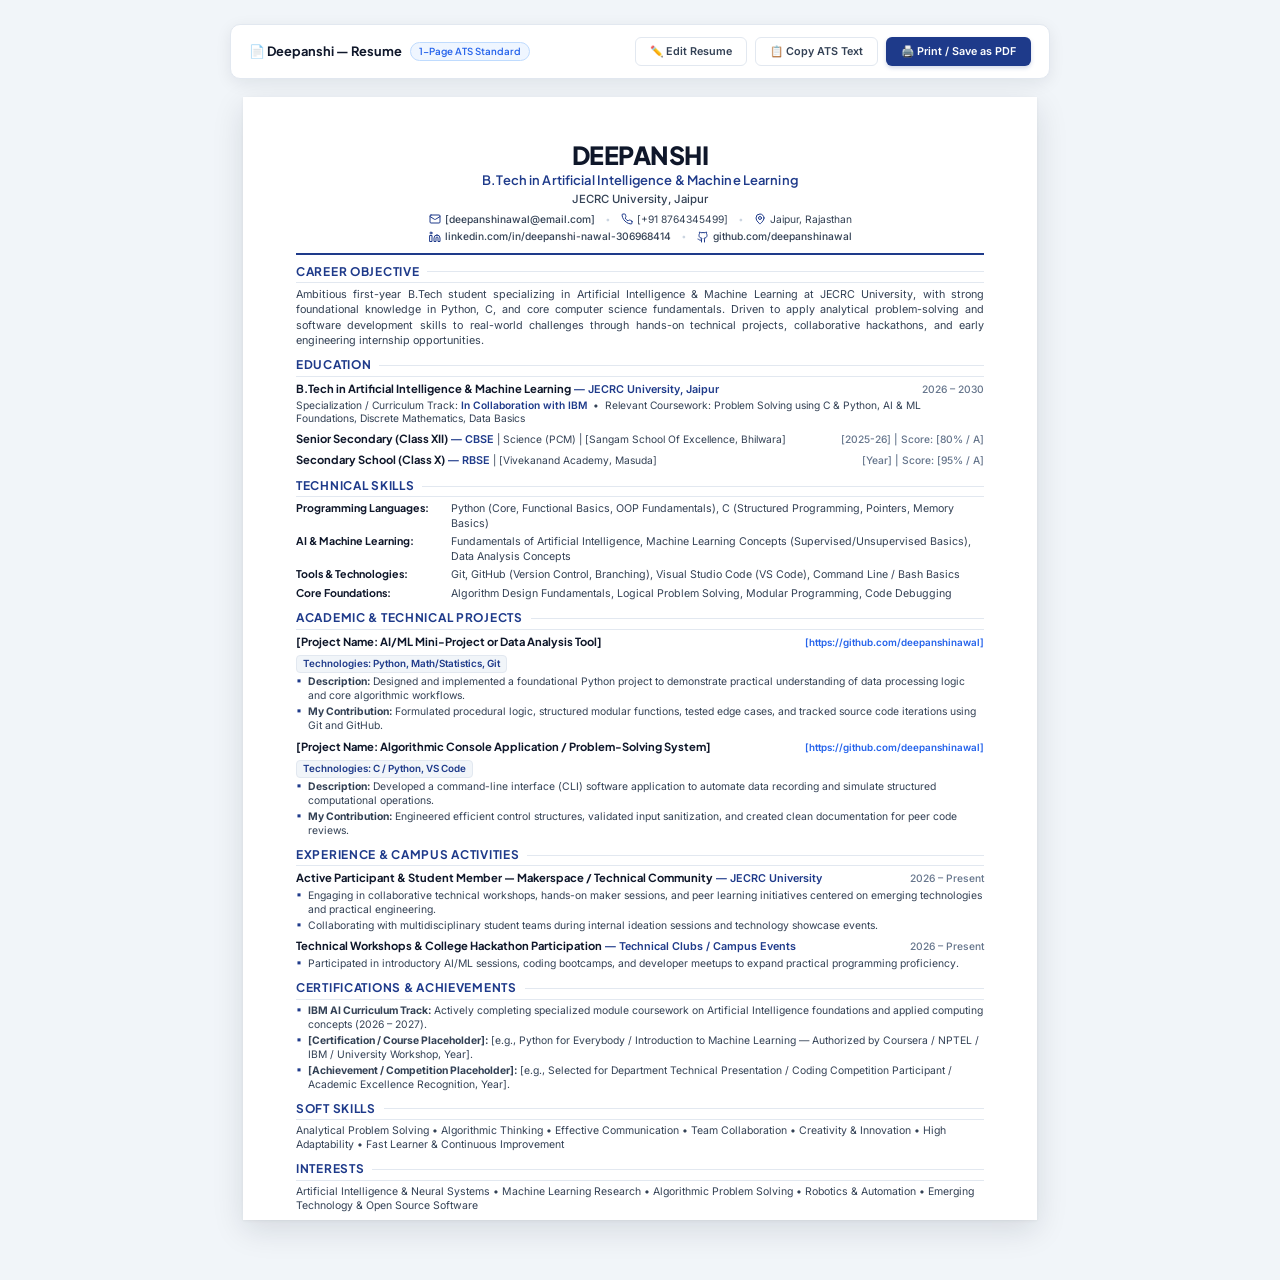
==== commit e32c703c: "Update resume.html" ====
--- a/resume.html
+++ b/resume.html
@@ -65,7 +65,7 @@
           <span class="contact-sep">•</span>
           <span class="contact-item">
             <svg class="contact-icon" viewBox="0 0 24 24" fill="none" stroke="currentColor" stroke-width="2" stroke-linecap="round" stroke-linejoin="round"><path d="M15 22v-4a4.8 4.8 0 0 0-1-3.5c3 0 6-2 6-5.5.08-1.25-.27-2.48-1-3.5.28-1.15.28-2.35 0-3.5 0 0-1 0-3 1.5-2.64-.5-5.36-.5-8 0C6 2 5 2 5 2c-.3 1.15-.3 2.35 0 3.5A5.403 5.403 0 0 0 4 9c0 3.5 3 5.5 6 5.5-.39.49-.68 1.05-.85 1.65-.17.6-.22 1.23-.15 1.85v4"/><path d="M9 18c-4.51 2-5-2-7-2"/></svg>
-            <a href="https://github.com/deepanshinawal" target="_blank" rel="noopener noreferrer" class="editable-field" data-field="github">github.com/[your-handle]</a>
+            <a href="https://github.com/deepanshinawal" target="_blank" rel="noopener noreferrer" class="editable-field" data-field="github">github.com/deepanshinawal</a>
           </span>
         </div>
       </div>
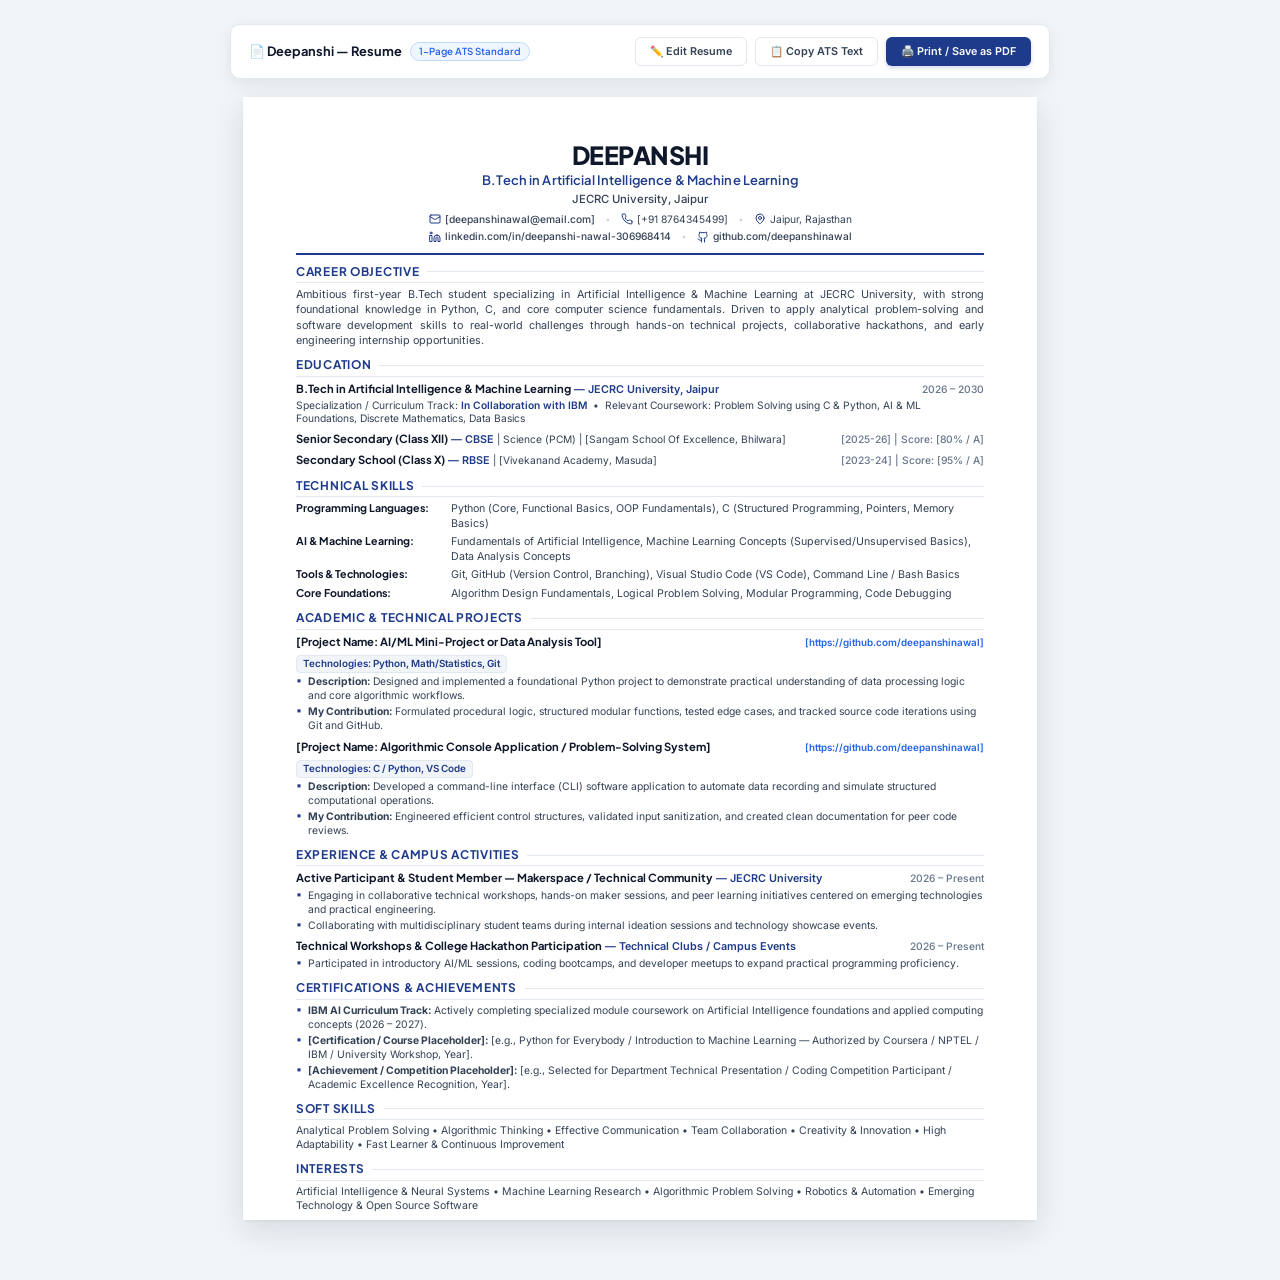
==== commit 4f15e63d: "Update resume.html" ====
--- a/resume.html
+++ b/resume.html
@@ -118,7 +118,7 @@
               <span class="item-subtitle"> — RBSE</span>
               <span class="item-subtext"> | <span class="editable-field" data-field="school-10">[Vivekanand Academy, Masuda]</span></span>
             </div>
-            <span class="item-meta"><span class="editable-field" data-field="year-10">[Year]</span> | Score: <span class="editable-field" data-field="score-10">[95% / A]</span></span>
+            <span class="item-meta"><span class="editable-field" data-field="year-10">[2023-24]</span> | Score: <span class="editable-field" data-field="score-10">[95% / A]</span></span>
           </div>
         </div>
 
